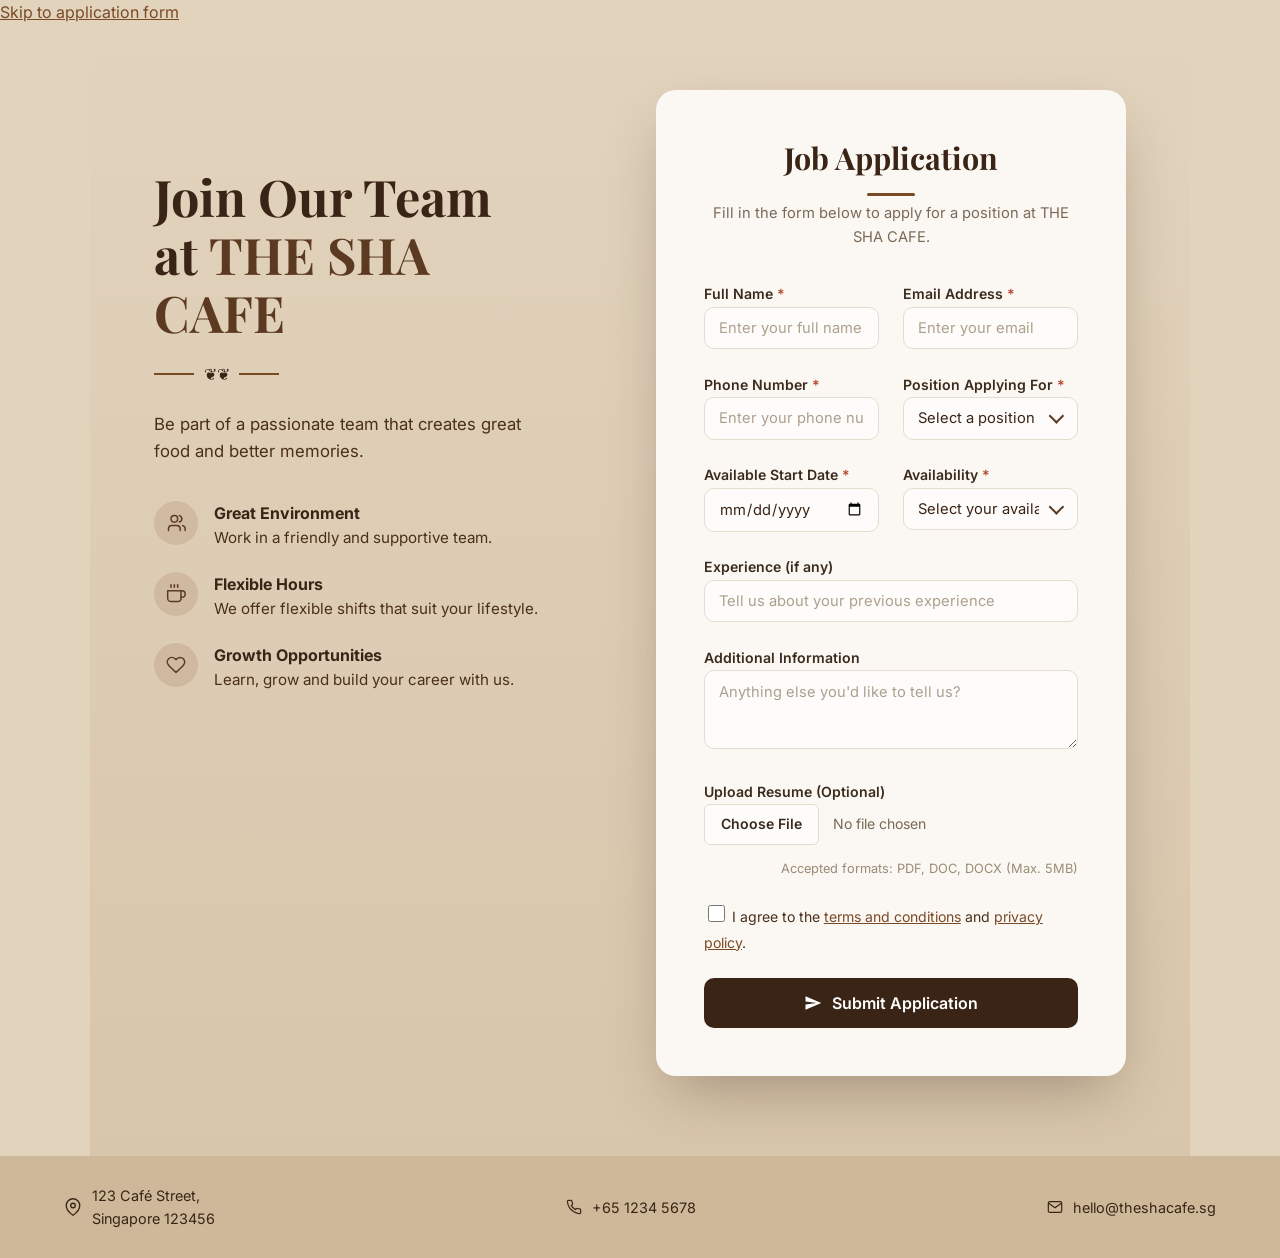
==== It project/Joinourforce.html @ 7dddf334 "Add files via upload" ====
<!DOCTYPE html>
<html lang="en">
<head>
<meta charset="UTF-8">
<meta name="viewport" content="width=device-width, initial-scale=1.0">
<title>Job Application — THE SHA CAFE</title>
<link rel="preconnect" href="https://fonts.googleapis.com">
<link rel="preconnect" href="https://fonts.gstatic.com" crossorigin>
<link href="https://fonts.googleapis.com/css2?family=Playfair+Display:wght@600;700&family=Inter:wght@400;500;600;700&display=swap" rel="stylesheet">
<link rel="stylesheet" href="style.css">
</head>
<body>

<a class="skip-link" href="#application-form">Skip to application form</a>

<header class="hero">
  <div class="hero__content">
    <h1 class="hero__title">Join Our Team<br>at <span class="hero__title-accent">THE SHA CAFE</span></h1>

    <div class="hero__divider" aria-hidden="true">
      <span class="hero__divider-line"></span>
      <span class="hero__divider-leaf">&#10086;&#10086;</span>
      <span class="hero__divider-line"></span>
    </div>

    <p class="hero__lede">Be part of a passionate team that creates great food and better memories.</p>

    <ul class="hero__benefits">
      <li class="hero__benefit">
        <span class="hero__benefit-icon" aria-hidden="true">
          <svg viewBox="0 0 24 24" width="20" height="20" fill="none" stroke="currentColor" stroke-width="1.8" stroke-linecap="round" stroke-linejoin="round"><path d="M17 21v-2a4 4 0 0 0-4-4H7a4 4 0 0 0-4 4v2"/><circle cx="10" cy="7" r="4"/><path d="M23 21v-2a4 4 0 0 0-3-3.87"/><path d="M16 3.13a4 4 0 0 1 0 7.75"/></svg>
        </span>
        <span class="hero__benefit-text">
          <strong>Great Environment</strong>
          Work in a friendly and supportive team.
        </span>
      </li>
      <li class="hero__benefit">
        <span class="hero__benefit-icon" aria-hidden="true">
          <svg viewBox="0 0 24 24" width="20" height="20" fill="none" stroke="currentColor" stroke-width="1.8" stroke-linecap="round" stroke-linejoin="round"><path d="M18 8h1a4 4 0 0 1 0 8h-1"/><path d="M2 8h16v9a4 4 0 0 1-4 4H6a4 4 0 0 1-4-4V8z"/><line x1="6" y1="1" x2="6" y2="4"/><line x1="10" y1="1" x2="10" y2="4"/><line x1="14" y1="1" x2="14" y2="4"/></svg>
        </span>
        <span class="hero__benefit-text">
          <strong>Flexible Hours</strong>
          We offer flexible shifts that suit your lifestyle.
        </span>
      </li>
      <li class="hero__benefit">
        <span class="hero__benefit-icon" aria-hidden="true">
          <svg viewBox="0 0 24 24" width="20" height="20" fill="none" stroke="currentColor" stroke-width="1.8" stroke-linecap="round" stroke-linejoin="round"><path d="M20.8 4.6a5.5 5.5 0 0 0-7.8 0L12 5.6l-1-1a5.5 5.5 0 0 0-7.8 7.8l1 1L12 21l7.8-7.6 1-1a5.5 5.5 0 0 0 0-7.8z"/></svg>
        </span>
        <span class="hero__benefit-text">
          <strong>Growth Opportunities</strong>
          Learn, grow and build your career with us.
        </span>
      </li>
    </ul>
  </div>

  

  <div class="form-panel">
    <main id="application-form" class="form-card">
      <h2 class="form-card__title">Job Application</h2>
      <p class="form-card__subtitle">Fill in the form below to apply for a position at THE SHA CAFE.</p>

      <form novalidate>
        <div class="form-grid">

          <div class="field">
            <label for="full-name">Full Name <span class="required" aria-hidden="true">*</span></label>
            <input type="text" id="full-name" name="full-name" placeholder="Enter your full name" autocomplete="name" required aria-required="true">
          </div>

          <div class="field">
            <label for="email">Email Address <span class="required" aria-hidden="true">*</span></label>
            <input type="email" id="email" name="email" placeholder="Enter your email" autocomplete="email" required aria-required="true">
          </div>

          <div class="field">
            <label for="phone">Phone Number <span class="required" aria-hidden="true">*</span></label>
            <input type="tel" id="phone" name="phone" placeholder="Enter your phone number" autocomplete="tel" required aria-required="true">
          </div>

          <div class="field">
            <label for="position">Position Applying For <span class="required" aria-hidden="true">*</span></label>
            <div class="select-wrap">
              <select id="position" name="position" required aria-required="true" defaultValue="">
                <option value="" disabled selected>Select a position</option>
                <option value="barista">Barista</option>
                <option value="cook">Cook</option>
                <option value="server">Server / Waitstaff</option>
                <option value="cashier">Cashier</option>
                <option value="manager">Shift Manager</option>
              </select>
            </div>
          </div>

          <div class="field">
            <label for="start-date">Available Start Date <span class="required" aria-hidden="true">*</span></label>
            <input type="date" id="start-date" name="start-date" placeholder="dd/mm/yyyy" required aria-required="true">
          </div>

          <div class="field">
            <label for="availability">Availability <span class="required" aria-hidden="true">*</span></label>
            <div class="select-wrap">
              <select id="availability" name="availability" required aria-required="true" defaultValue="">
                <option value="" disabled selected>Select your availability</option>
                <option value="full-time">Full-time</option>
                <option value="part-time">Part-time</option>
                <option value="weekends">Weekends only</option>
                <option value="flexible">Flexible / On-call</option>
              </select>
            </div>
          </div>

          <div class="field field--full">
            <label for="experience">Experience (if any)</label>
            <input type="text" id="experience" name="experience" placeholder="Tell us about your previous experience">
          </div>

          <div class="field field--full">
            <label for="additional-info">Additional Information</label>
            <textarea id="additional-info" name="additional-info" rows="3" placeholder="Anything else you'd like to tell us?"></textarea>
          </div>

          <div class="field field--full">
            <label for="resume">Upload Resume (Optional)</label>
            <div class="file-row">
              <label class="file-button" for="resume">
                Choose File
                <input type="file" id="resume" name="resume" accept=".pdf,.doc,.docx" class="file-input">
              </label>
              <span class="file-status" id="file-status">No file chosen</span>
              <span class="file-hint" id="resume-hint">Accepted formats: PDF, DOC, DOCX (Max. 5MB)</span>
            </div>
          </div>

          <div class="field field--full field--consent">
            <input type="checkbox" id="consent" name="consent" required aria-required="true" aria-describedby="consent-label">
            <label for="consent" id="consent-label">
              I agree to the <a href="#terms">terms and conditions</a> and <a href="#privacy">privacy policy</a>.
            </label>
          </div>

          <div class="field field--full">
            <button type="submit" class="submit-btn">
              <svg viewBox="0 0 24 24" width="18" height="18" fill="currentColor" aria-hidden="true"><path d="M2.01 21L23 12 2.01 3 2 10l15 2-15 2z"/></svg>
              Submit Application
            </button>
          </div>

        </div>
      </form>
    </main>
  </div>
</header>

<footer class="site-footer">
  <div class="footer-item">
    <span class="footer-icon" aria-hidden="true">
      <svg viewBox="0 0 24 24" width="18" height="18" fill="none" stroke="currentColor" stroke-width="1.8"><path d="M21 10c0 7-9 13-9 13s-9-6-9-13a9 9 0 0 1 18 0z"/><circle cx="12" cy="10" r="3"/></svg>
    </span>
    <span>123 Café Street,<br>Singapore 123456</span>
  </div>

  <div class="footer-item">
    <span class="footer-icon" aria-hidden="true">
      <svg viewBox="0 0 24 24" width="16" height="16" fill="none" stroke="currentColor" stroke-width="1.8"><path d="M22 16.92v3a2 2 0 0 1-2.18 2 19.79 19.79 0 0 1-8.63-3.07 19.5 19.5 0 0 1-6-6 19.79 19.79 0 0 1-3.07-8.67A2 2 0 0 1 4.11 2h3a2 2 0 0 1 2 1.72c.127.96.361 1.903.7 2.81a2 2 0 0 1-.45 2.11L8.09 9.91a16 16 0 0 0 6 6l1.27-1.27a2 2 0 0 1 2.11-.45c.907.339 1.85.573 2.81.7A2 2 0 0 1 22 16.92z"/></svg>
    </span>
    <a href="tel:+6512345678">+65 1234 5678</a>
  </div>

  <div class="footer-item">
    <span class="footer-icon" aria-hidden="true">
      <svg viewBox="0 0 24 24" width="16" height="16" fill="none" stroke="currentColor" stroke-width="1.8"><rect x="2" y="4" width="20" height="16" rx="2"/><path d="m22 6-10 7L2 6"/></svg>
    </span>
    <a href="mailto:hello@theshacafe.sg">hello@theshacafe.sg</a>
  </div>

 
</footer>

</body>
</html>
---- It project/style.css ----
:root {
    color-scheme: light;
    --cream: #f7efe8;
    --cream-dark: #efe0d2;
    --brown: #7a4f2f;
    --brown-dark: #4c2f1d;
    --wood: #b98c5f;
    --white: #fffdf9;
}

* {
    box-sizing: border-box;
}

body {
    margin: 0;
    min-height: 100vh;
    background: linear-gradient(180deg, #fcf6ee 0%, var(--cream) 100%);
    color: var(--brown-dark);
    font-family: "Segoe UI", Tahoma, Geneva, Verdana, sans-serif;
    line-height: 1.6;
}

img {
    display: block;
    width: 100%;
    height: auto;
    object-fit: cover;
}

h1,
h2,
h3 {
    font-family: Georgia, "Times New Roman", serif;
    margin: 0;
}

.pageheader {
    max-width: 1100px;
    margin: 0 auto;
    padding: 1.5rem 1rem 0.5rem;
    text-align: center;
}

.logo {
    margin: 0 auto 1rem;
    width: 120px;
}

.siteTitle {
    font-size: 2.6rem;
    color: var(--brown-dark);
    margin-bottom: 0.75rem;
}

.navlinks {
    display: flex;
    flex-wrap: wrap;
    justify-content: center;
    gap: 0.75rem;
    margin-bottom: 2rem;
}

.navlinks a {
    text-decoration: none;
    color: var(--brown-dark);
    background: rgba(255, 255, 255, 0.85);
    padding: 0.85rem 1.2rem;
    border-radius: 999px;
    font-weight: 600;
    transition: background 0.2s ease, transform 0.2s ease;
}

.navlinks a:hover {
    background: var(--cream-dark);
    transform: translateY(-1px);
}

.hero {
    max-width: 1100px;
    margin: 0 auto;
    display: grid;
    grid-template-columns: minmax(280px, 1fr) minmax(320px, 1.2fr);
    gap: 2rem;
    align-items: center;
    padding: 0 1rem 2rem;
}

.heroimage {
    border-radius: 24px;
    overflow: hidden;
    box-shadow: 0 20px 40px rgba(76, 47, 29, 0.16);
}

.herotext h2 {
    font-size: 2rem;
    margin-bottom: 1rem;
}

.herotext p {
    color: #5f4631;
    font-size: 1.03rem;
    margin: 0;
}

.section-title {
    text-align: center;
    margin: 2rem 0 1rem;
    font-size: 2rem;
}

.carousel {
    max-width: 1100px;
    margin: 0 auto 2.5rem;
    padding: 0 1rem;
}

.carousel input {
    display: none;
}

.carousel-inner {
    position: relative;
    overflow: hidden;
    border-radius: 20px;
    box-shadow: 0 20px 40px rgba(76, 47, 29, 0.16);
    background: rgba(255, 255, 255, 0.92);
}

.slides {
    display: grid;
    gap: 0.75rem;
    padding: 1rem;
}

.slide {
    display: none;
    grid-template-columns: repeat(3, minmax(0, 1fr));
    gap: 0.75rem;
}

.slide img {
    width: 100%;
    min-height: 180px;
    border-radius: 14px;
    box-shadow: 0 12px 28px rgba(76, 47, 29, 0.14);
}

/* spacing of the join our force*/
.join-section {
  max-width: 1100px;
  margin: 2.5rem auto;
  padding: 1rem;
}
/*white border for the join our forces*/
.join-container {
  display: grid;
  grid-template-columns: 1fr 1fr;
  gap: 2rem;
  align-items: center;
  background: rgba(255,255,255,0.95);
  border-radius: 20px;
  padding: 1.5rem;
  box-shadow: 0 20px 40px rgba(76, 47, 29, 0.12);
}

.join-image img {
  width: 100%;
  height: auto;
  border-radius: 18px;
  object-fit: cover;
}
/*font size and colour of the paragraph*/
.join-content h2 {
  font-size: 2.6rem;
  color: var(--brown-dark);
  margin-bottom: 0.75rem;
}

.join-content p {
  color: #5f4631;
  font-size: 1.03rem;
  line-height: 1.6;
}
/* the join our force button*/
.join-btn {
  display: inline-block;
  margin-top: 1.25rem;
  background: var(--brown);
  color: var(--white);
  padding: 0.95rem 1.8rem;
  border-radius: 999px;
  text-decoration: none;
  font-weight: 700;
}
/*hover effect for the join our force button*/
@media (max-width: 900px) {
  .join-container {
    grid-template-columns: 1fr;
    text-align: center;
  }

  .join-content h2 {
    font-size: 2rem;
  }

  .join-btn {
    display: block;
    margin: 1rem auto 0;
  }
}
/* show the right slide*/
#slide1:checked ~ .carousel-inner .slide1,
#slide2:checked ~ .carousel-inner .slide2,
#slide3:checked ~ .carousel-inner .slide3 {
    display: grid;
}

.carouselcontrols {
    display: flex;
    justify-content: center;
    gap: 0.5rem;
    padding: 1rem 0;
}

.carouselcontrols label {
    width: 14px;
    height: 14px;
    border-radius: 50%;
    background: rgba(255, 255, 255, 0.8);
    cursor: pointer;
    transition: transform 0.2s ease, background 0.2s ease;
    display: grid;
    place-items: center;
    font-size: 0.75rem;
    color: transparent;
}

.carouselcontrols label:hover {
    transform: scale(1.1);
}

#slide1:checked ~ .carouselcontrols label[for="slide1"],
#slide2:checked ~ .carouselcontrols label[for="slide2"],
#slide3:checked ~ .carouselcontrols label[for="slide3"] {
    background: var(--brown);
    color: white;
}
/* contact form formating and colour*/
.contactFooter {
    background: linear-gradient(135deg, #b58b6a 0%, #9b6d4e 100%);
    color: #fff;
    display: grid;
    grid-template-columns: 1fr 1fr;
    gap: 2rem;
    padding: 3.5rem 5%;
    margin-top: 2rem;
}

.contactTitleLine {
    width: 95px;
    height: 2px;
    background: #fff;
    margin-bottom: 1.5rem;
}
/*spacing for the svgs*/
.contactDescription {
    font-size: 1rem;
    line-height: 1.8;
    max-width: 520px;
    margin-bottom: 4rem;
    color: #f6e7dc;
}
/*space between the svgs*/
.contactInfo {
    display: grid;
    gap: 2rem;
}
/*allignment of the svgs and text*/
.contactInfoItem {
    display: flex;
    align-items: center;
    gap: 0.9rem;
}
/*size and colour of the svgs*/
.contactIcon {
    width: 24px;
    height: 24px;
    color: #fff;
    flex-shrink: 0;
}
/*styling of the text*/
.contactName {
    font-family: Georgia, serif;
    font-size: 1.1rem;
    color: #fff;
}

.contactPhone,
.contactSub {
    font-size: 0.95rem;
    color: #f6e7dc;
}

.formGroup {
    display: grid;
    gap: 0.5rem;
    margin-bottom: 1rem;
}

.formGroup label {
    color: #fff;
    font-size: 0.95rem;
    font-weight: 600;
}
/*styling of the input fields and textarea*/
.formGroup input,
.formGroup textarea {
    width: 100%;
    padding: 0.95rem 1rem;
    border-radius: 14px;
    border: none;
    background: #fff;
    color: #4c2f1d;
    font-size: 0.95rem;
    resize: vertical;
}
/*styling of the submit button*/
.submitBtn {
    background: #fff;
    color: #4c2f1d;
    border: none;
    border-radius: 999px;
    padding: 0.95rem 1.8rem;
    font-size: 1rem;
    font-weight: 600;
    cursor: pointer;
    transition: transform 0.2s ease, background 0.2s ease;
}
.submitBtn:hover {
    background: #f4e8dd;
    transform: translateY(-1px);
}
/* thank you page styling */
.thankyouSection {
    min-height: 100vh;
    display: flex;
    align-items: center;
    justify-content: center;
    padding: 2rem 1rem;
    background: linear-gradient(180deg, #fcf6ee 0%, #f4e0ce 100%);
}
/*white boardwer styling for the thank you page*/
.thankyouCard {
    max-width: 620px;
    width: 100%;
    padding: 2.5rem 2rem;
    background: rgba(255, 255, 255, 0.95);
    border-radius: 26px;
    box-shadow: 0 24px 60px rgba(76, 47, 29, 0.15);
    text-align: center;
}
/* thank you page heading styling*/
.thankyouCard h1 {
    font-size: 2.5rem;
    margin-bottom: 1rem;
    color: var(--brown-dark);
}

.thankyouCard p {
    color: #5f4631;
    font-size: 1.05rem;
    line-height: 1.8;
    margin-bottom: 1.75rem;
}
/*styling of the thank you button*/
.thankyouCard a {
    display: inline-block;
    text-decoration: none;
    background: var(--brown);
    color: var(--white);
    padding: 0.95rem 1.8rem;
    border-radius: 999px;
    box-shadow: 0 12px 24px rgba(76, 47, 29, 0.16);
    transition: transform 0.2s ease, background 0.2s ease;
}

.thankyouCard a:hover {
    background: var(--wood);
    transform: translateY(-1px);
}
@media (max-width: 900px) {
    .hero {
        grid-template-columns: 1fr;
    }

    .contactFooter {
        grid-template-columns: 1fr;
    }
}

@media (max-width: 720px) {
    .siteTitle {
        font-size: 2rem;
    }

    .navlinks {
        gap: 0.5rem;
    }

    .carousel-inner {
        border-radius: 16px;
    }

    .slide {
        grid-template-columns: 1fr;
    }

    .carouselcontrols {
        gap: 0.35rem;
    }
}
/*NAVBAR*/
.heroheader {
    margin: 0;
    padding: 0;
    width: 100%;
    display: block;
    overflow: hidden;
}

.header-photo {
    display: block;
    width: 100%;
    max-width: 100%;
    height: auto;
    object-fit: contain;
}
/* NAVBAR STYLING */
.navbar {
    background-color: #49301a;
    background-image: url("images/nav bar texture.jpeg");
    background-position: center;
    background-repeat: no-repeat;
    background-size: cover;
    overflow: hidden;
    display: flex;
    justify-content: center;
    padding: 20px 0;
}
/* spacing and removal of bullents for the navbar links*/
ul {
    display: flex;
    justify-content: center;
    list-style-type: none;
    padding: 0;
    margin-top: 0;
    margin: 0;
    gap: 50px;
}
/* colour transitions*/
ul li a {
    text-decoration: none;
    font-family: "CG Times", "Times New Roman", Times, serif;
    font-size: 20px;
    font-weight: bold;
    color: #fff;
    transition: color 0.3s ease-in-out;
    position: relative;

}
/* underline effect for the navbar links*/
ul li a::after{
    content: '';
    position: absolute;
    display: block;
    height: 0.2em;
    width: 0%;
    background-color: #c5a880;
    transition: width 0.3s ease-in-out;
}

ul li a:hover::after{
    width: 100%;
}

ul li a:hover{
    color: #c5a880;
}

ul li a.active {
    color: #c5a880;
}

ul li a.active::after {
    width: 100%;
}

/*THE SHA CAFE — Job Application Page*/

:root {
  --color-bg-warm: #e2d3bd;
  --color-bg-warm-dark: #d8c6ab;
  --color-brown-900: #3a2416;
  --color-brown-800: #4a2f1c;
  --color-brown-700: #5c3a22;
  --color-brown-600: #6b4226;
  --color-brown-accent: #7a4a26;
  --color-cream: #faf7f2;
  --color-cream-card: #fbf8f3;
  --color-input-border: #e3dccf;
  --color-input-bg: #fdfcfa;
  --color-placeholder: #ada08c;
  --color-label: #3a2b1d;
  --color-footer-bg: #cdb99a;
  --color-focus-ring: #8a5a2e;

  --font-display: "Playfair Display", Georgia, "Times New Roman", serif;
  --font-body: "Inter", -apple-system, BlinkMacSystemFont, "Segoe UI", sans-serif;

  --radius-lg: 20px;
  --radius-md: 10px;
  --radius-sm: 6px;
}
/*tells browser to smoothly animated*/
html {
  scroll-behavior: smooth;
}

body {
  margin: 0;
  font-family: var(--font-body);
  color: var(--color-brown-900);
  background: var(--color-bg-warm);
}

img, svg {
  display: block;
}

a {
  color: var(--color-brown-accent);
}

/* gives the hero section a background colour and spacing*/
.hero {
  position: relative;
  min-height: 90vh;
  display: grid;
  grid-template-columns: 1fr 1fr;
  align-items: center;
  gap: 2rem;
  padding: 4rem 5vw 5rem;
  background: linear-gradient(180deg, var(--color-bg-warm) 0%, var(--color-bg-warm-dark) 100%);
  overflow: hidden;
}
/* gives the hero image a border radius and shadow*/
.hero__illustration {
  width: 100%;
  height: 100%;
}
/* gives the hero content a proper spacing and alignment*/
.hero__content {
  position: relative;
  z-index: 1;
  max-width: 28rem;
  padding-right: 2rem;
  padding-bottom: 34vh;
}
/* gives the hero title a proper font size and colour*/
.hero__title {
  font-family: var(--font-display);
  font-weight: 700;
  font-size: clamp(2.2rem, 4vw, 3.15rem);
  line-height: 1.15;
  margin: 0 0 1.25rem;
  color: var(--color-brown-900);
}
/* colour for the sha cafe title*/
.hero__title-accent {
  color: var(--color-brown-700);
}
/* line for title and paragraph*/
.hero__divider {
  display: flex;
  align-items: center;
  gap: 0.6rem;
  margin-bottom: 1.5rem;
}
/* line for title and paragraph*/
.hero__divider-line {
  width: 2.5rem;
  height: 2px;
  background: var(--color-brown-accent);
}

.hero__lede {
  font-size: 1.05rem;
  line-height: 1.6;
  color: var(--color-brown-800);
  max-width: 24rem;
  margin: 0 0 2.25rem;
}
/* gives the hero benefits a proper spacing and removes bullets*/
.hero__benefits {
  list-style: none;
  margin: 0;
  padding: 0;
  display: flex;
  flex-direction: column;
  gap: 1.35rem;
}
/* gives the hero benefits a proper spacing and alignment*/
.hero__benefit {
  display: flex;
  align-items: flex-start;
  gap: 1rem;
}

.hero__benefit-icon {
  flex: none;
  width: 2.75rem;
  height: 2.75rem;
  border-radius: 50%;
  background: rgba(122, 74, 38, 0.14);
  color: var(--color-brown-700);
  display: flex;
  align-items: center;
  justify-content: center;
}

.hero__benefit-text {
  display: flex;
  flex-direction: column;
  gap: 0.15rem;
  font-size: 0.95rem;
  line-height: 1.5;
  color: var(--color-brown-800);
}

.hero__benefit-text strong {
  font-size: 1rem;
  color: var(--color-brown-900);
}

/*border for the form*/
.form-card {
  background: var(--color-cream-card);
  border-radius: var(--radius-lg);
  box-shadow: 0 25px 60px -15px rgba(58, 36, 22, 0.35);
  padding: 2.75rem 3rem 3rem;
  max-width: 42rem;
  margin-left: auto;
}
/* gives the form title a proper font size and colour*/
.form-card__title {
  font-family: var(--font-display);
  font-weight: 700;
  font-size: 1.9rem;
  text-align: center;
  margin: 0 0 0.4rem;
  color: var(--color-brown-900);
  position: relative;
  padding-bottom: 0.85rem;
}
/*a line under the job application*/
.form-card__title::after {
  content: "";
  position: absolute;
  bottom: 0;
  left: 50%;
  transform: translateX(-50%);
  width: 3rem;
  height: 3px;
  background: var(--color-brown-accent);
  border-radius: 2px;
}
/*gives the form the font size and colour*/
.form-card__subtitle {
  text-align: center;
  color: #7a6a57;
  font-size: 0.92rem;
  margin: 0 0 2rem;
}

.form-grid {
  display: grid;
  grid-template-columns: 1fr 1fr;
  gap: 1.4rem 1.5rem;
}

/* proper spacing of the te xtarea*/
.field--full {
  grid-column: 1 / -1;
}
/* bolds the label of the textarea*/
.field label {
  font-size: 0.88rem;
  font-weight: 600;
  color: var(--color-label);
}

.required {
  color: #b5482f;
}
/* give font size and colour to the input fields and textarea*/
input[type="text"],
input[type="email"],
input[type="tel"],
input[type="date"],
select,
textarea {
  width: 100%;
  font-family: var(--font-body);
  font-size: 0.92rem;
  color: var(--color-brown-900);
  background: var(--color-input-bg);
  border: 1px solid var(--color-input-border);
  border-radius: var(--radius-md);
  padding: 0.7rem 0.9rem;
}

input::placeholder,
textarea::placeholder {
  color: var(--color-placeholder);
}
/* gives the textarea a proper height and font size*/ 
textarea {
  resize: vertical;
  min-height: 3.2rem;
  font-family: var(--font-body);
}

/* Custom select chevron */
.select-wrap {
  position: relative;
}
/* to add aroow for selection*/
.select-wrap select {
  appearance: none;
  -webkit-appearance: none;
  padding-right: 2.4rem;
  cursor: pointer;
}

.select-wrap::after {
  content: "";
  position: absolute;
  right: 1rem;
  top: 50%;
  width: 0.55rem;
  height: 0.55rem;
  border-right: 2px solid var(--color-brown-700);
  border-bottom: 2px solid var(--color-brown-700);
  transform: translateY(-70%) rotate(45deg);
  pointer-events: none;
}

/* File upload */
.file-row {
  display: flex;
  align-items: center;
  gap: 0.9rem;
  flex-wrap: wrap;
}
/* gives the file upload button a proper spacing and colour*/
.file-button {
  position: relative;
  display: inline-flex;
  align-items: center;
  background: var(--color-input-bg);
  border: 1px solid var(--color-input-border);
  border-radius: var(--radius-sm);
  padding: 0.5rem 1rem;
  font-size: 0.85rem;
  font-weight: 600;
  color: var(--color-brown-800);
  cursor: pointer;
}
/*Visually hides the actual file input (accessible but invisible).*/
.file-input {
  position: absolute;
  width: 1px;
  height: 1px;
  padding: 0;
  margin: -1px;
  overflow: hidden;
  clip: rect(0, 0, 0, 0);
  white-space: nowrap;
  border: 0;
}

.file-status {
  font-size: 0.88rem;
  color: #7a6a57;
}

.file-hint {
  font-size: 0.8rem;
  color: #9a8b76;
  margin-left: auto;
}

/* Consent checkbox */
.field--consent {
  flex-direction: row;
  align-items: flex-start;
  gap: 0.6rem;
}
/* Adjust the checkbox size and spacing, and give it the brown*/
.field--consent input[type="checkbox"] {
  margin-top: 0.2rem;
  width: 1.05rem;
  height: 1.05rem;
  accent-color: var(--color-brown-700);
  flex: none;
}

.field--consent label {
  font-weight: 400;
  font-size: 0.88rem;
  color: var(--color-brown-800);
}

.field--consent a {
  text-decoration: underline;
}

/* Submit button */
.submit-btn {
  width: 100%;
  display: inline-flex;
  align-items: center;
  justify-content: center;
  gap: 0.6rem;
  background: var(--color-brown-900);
  color: #fff;
  font-family: var(--font-body);
  font-size: 1rem;
  font-weight: 600;
  border: none;
  border-radius: var(--radius-md);
  padding: 0.95rem 1.5rem;
  cursor: pointer;
  transition: background-color 0.15s ease, transform 0.1s ease;
}

.submit-btn:hover {
  background: var(--color-brown-800);
}

.submit-btn:active {
  transform: translateY(1px);
}

/* FOOTER */

.site-footer {
  background: var(--color-footer-bg);
  color: var(--color-brown-900);
  padding: 1.75rem 5vw;
  display: flex;
  flex-wrap: wrap;
  align-items: center;
  justify-content: space-between;
  gap: 1.5rem;
  font-size: 0.9rem;
}
/* gives a proper spacing for logo and link*/
.footer-item {
  display: flex;
  align-items: center;
  gap: 0.65rem;
}

/* make footer links black*/
.footer-item a {
  color: var(--color-brown-900);
  text-decoration: none;
}

/*RESPONSIVE*/

@media (max-width: 980px) {
  .hero {
    grid-template-columns: 1fr;
    padding: 3rem 6vw 3rem;
  }

  .hero__content {
    max-width: none;
    padding-right: 0;
  }

  .form-card {
    margin-left: 0;
    max-width: none;
    padding: 2rem 1.5rem 2.25rem;
  }
}
/* makes the form and footer responsive for mobile devices*/
@media (max-width: 640px) {
  .form-grid {
    grid-template-columns: 1fr;
  }

  .file-hint {
    margin-left: 0;
    width: 100%;
  }

  .site-footer {
    flex-direction: column;
    align-items: flex-start;
  }
}

/*Reduced motion*/

@media (prefers-reduced-motion: reduce) {
  html {
    scroll-behavior: auto;
  }

  * {
    transition: none !important;
  }
}
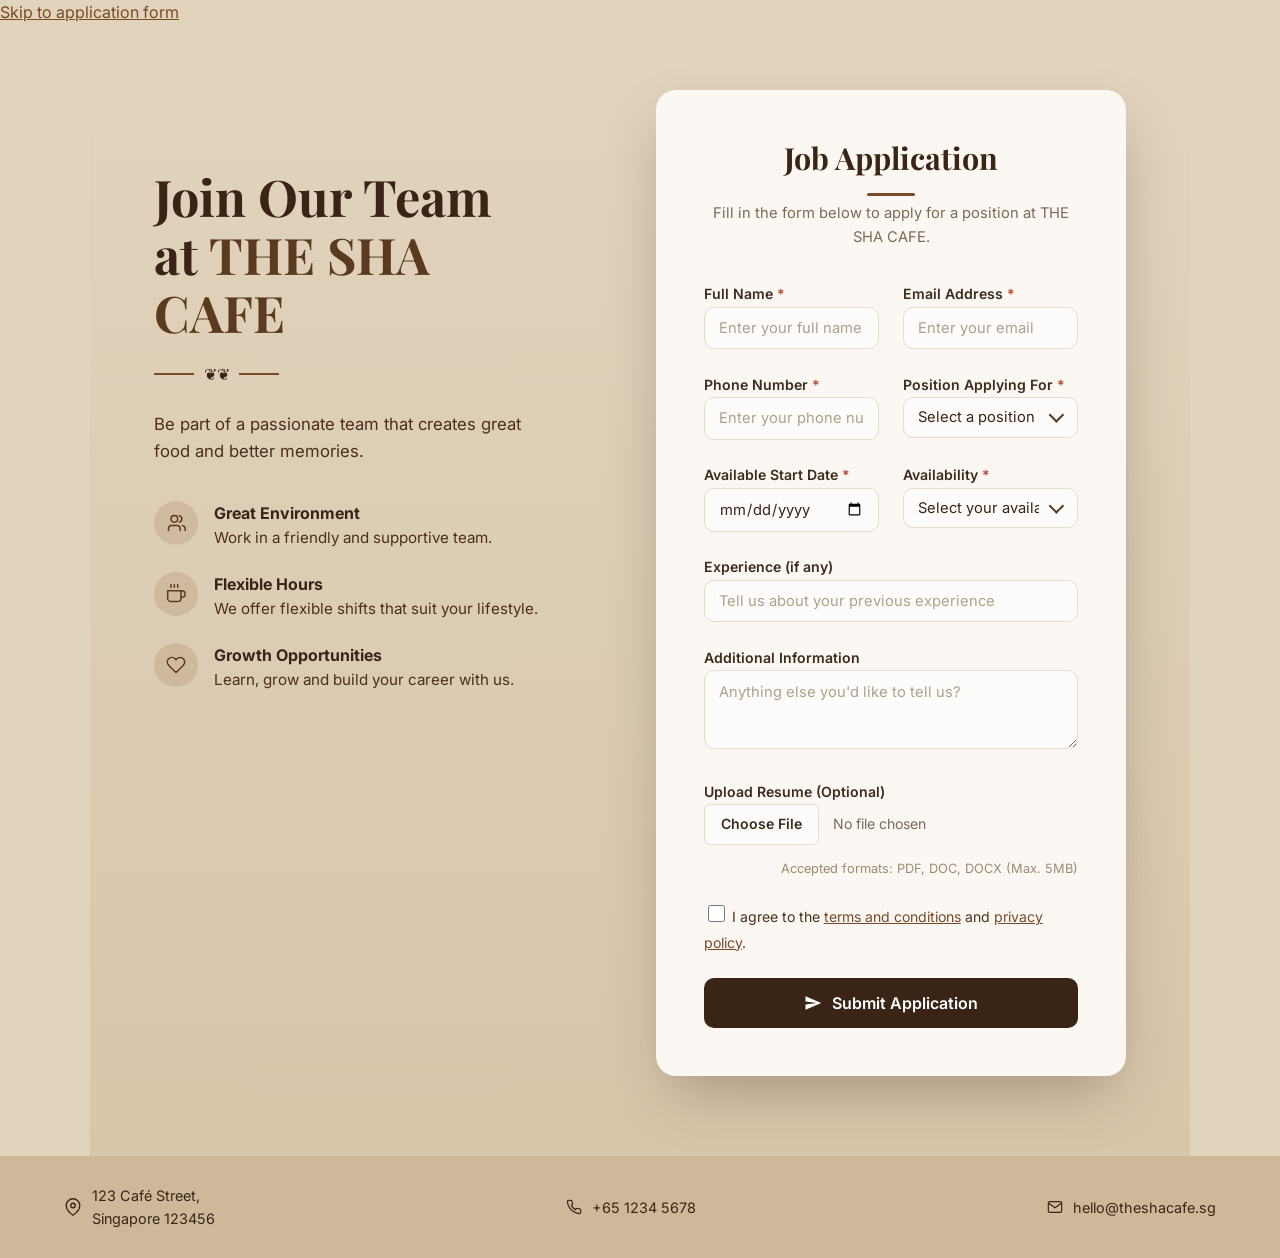
==== commit ebd6cf78: "Update job application form with new position option Updated the job application form to include a n" ====
--- a/It project/Joinourforce.html
+++ b/It project/Joinourforce.html
@@ -63,7 +63,7 @@
       <h2 class="form-card__title">Job Application</h2>
       <p class="form-card__subtitle">Fill in the form below to apply for a position at THE SHA CAFE.</p>
 
-      <form novalidate>
+      <form id="contactForm" action="thankyou.html" method="get" novalidate>
         <div class="form-grid">
 
           <div class="field">
@@ -91,6 +91,7 @@
                 <option value="server">Server / Waitstaff</option>
                 <option value="cashier">Cashier</option>
                 <option value="manager">Shift Manager</option>
+                <option value="cleaner">Cleaner</option>
               </select>
             </div>
           </div>
@@ -181,4 +182,4 @@
 </footer>
 
 </body>
-</html>+</html>
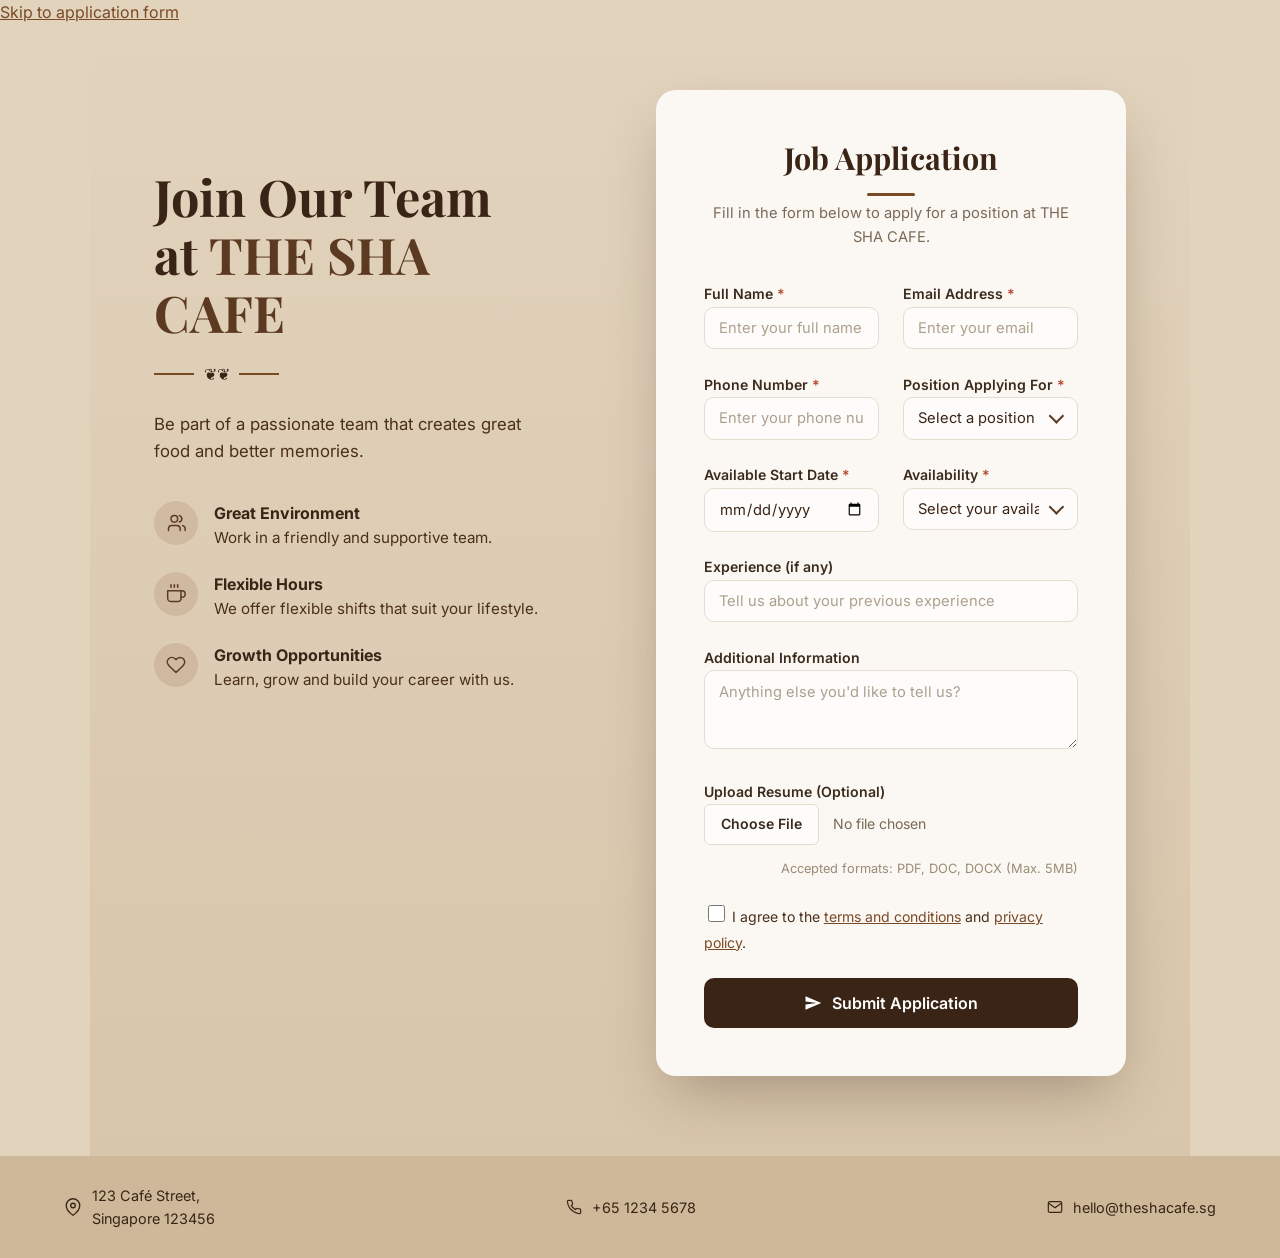
==== commit 48cee878: "Update Joinourforce.html" ====
--- a/It project/Joinourforce.html
+++ b/It project/Joinourforce.html
@@ -1,3 +1,6 @@
+<!--AUTHOR: PULAVARTHI ABHIJEET VARDHAN-->
+<!--ADMIN NO: 261509L-->
+<!-- ALL IMAGES AND SVGS WERE DONE BY AI-->
 <!DOCTYPE html>
 <html lang="en">
 <head>
@@ -63,7 +66,7 @@
       <h2 class="form-card__title">Job Application</h2>
       <p class="form-card__subtitle">Fill in the form below to apply for a position at THE SHA CAFE.</p>
 
-      <form id="contactForm" action="thankyou.html" method="get" novalidate>
+      <form id="contactForm" action="thankyou.html" method="get">
         <div class="form-grid">
 
           <div class="field">
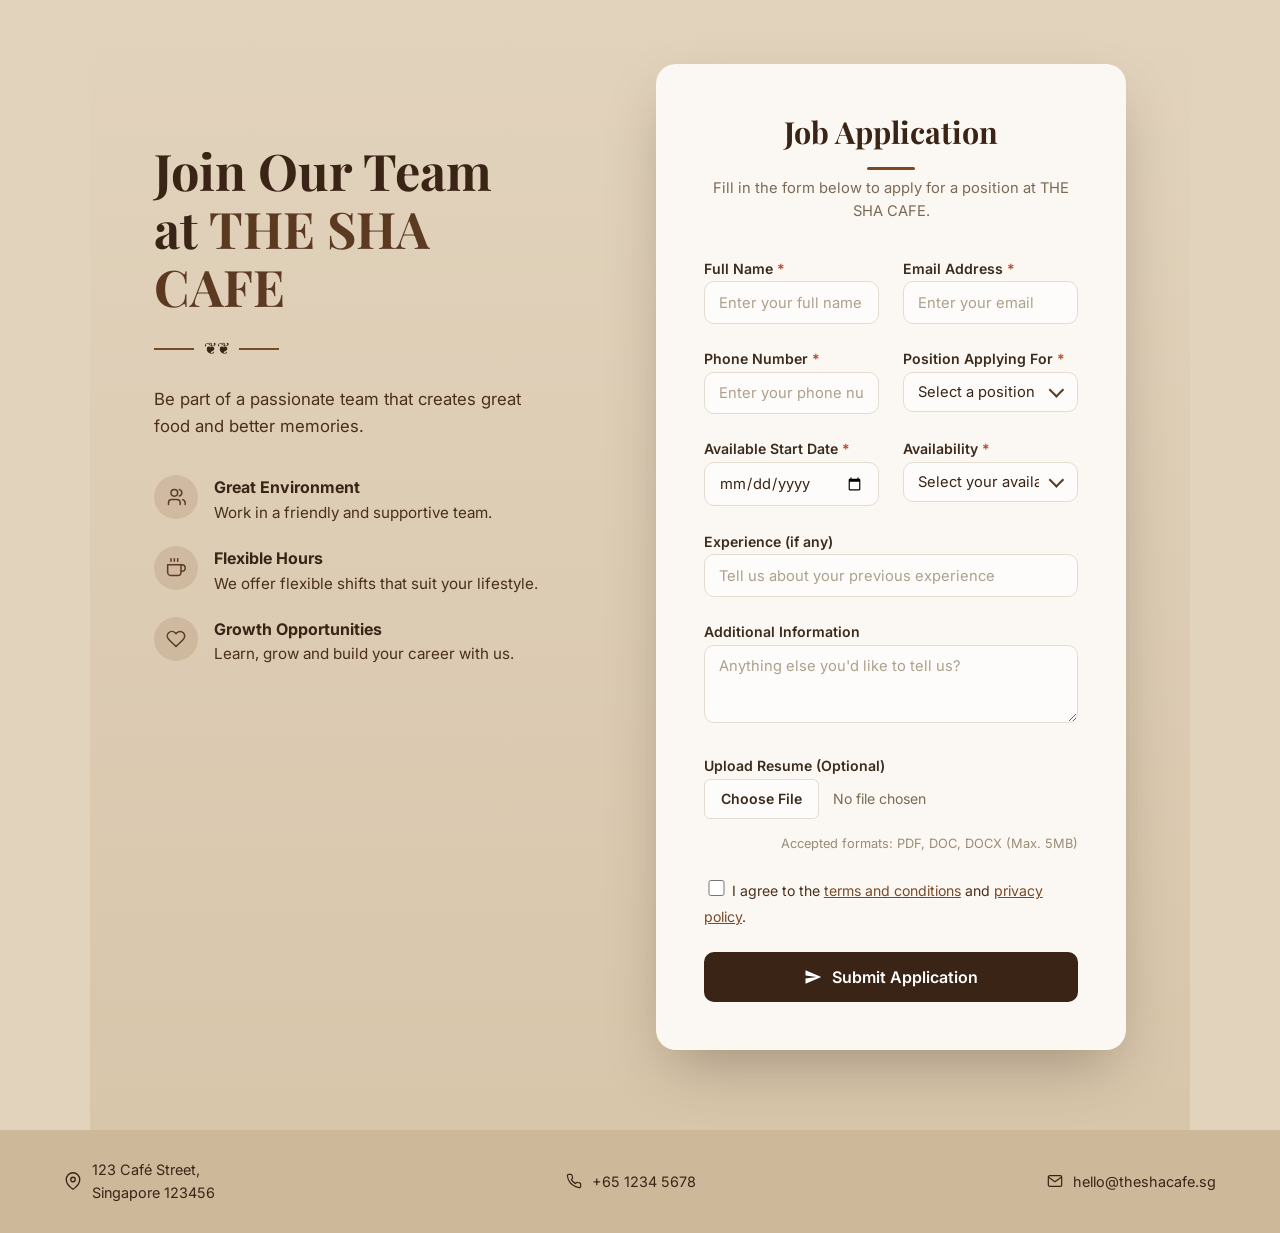
==== commit 581b2aa6: "Update Joinourforce.html" ====
--- a/It project/Joinourforce.html
+++ b/It project/Joinourforce.html
@@ -13,8 +13,6 @@
 <link rel="stylesheet" href="style.css">
 </head>
 <body>
-
-<a class="skip-link" href="#application-form">Skip to application form</a>
 
 <header class="hero">
   <div class="hero__content">
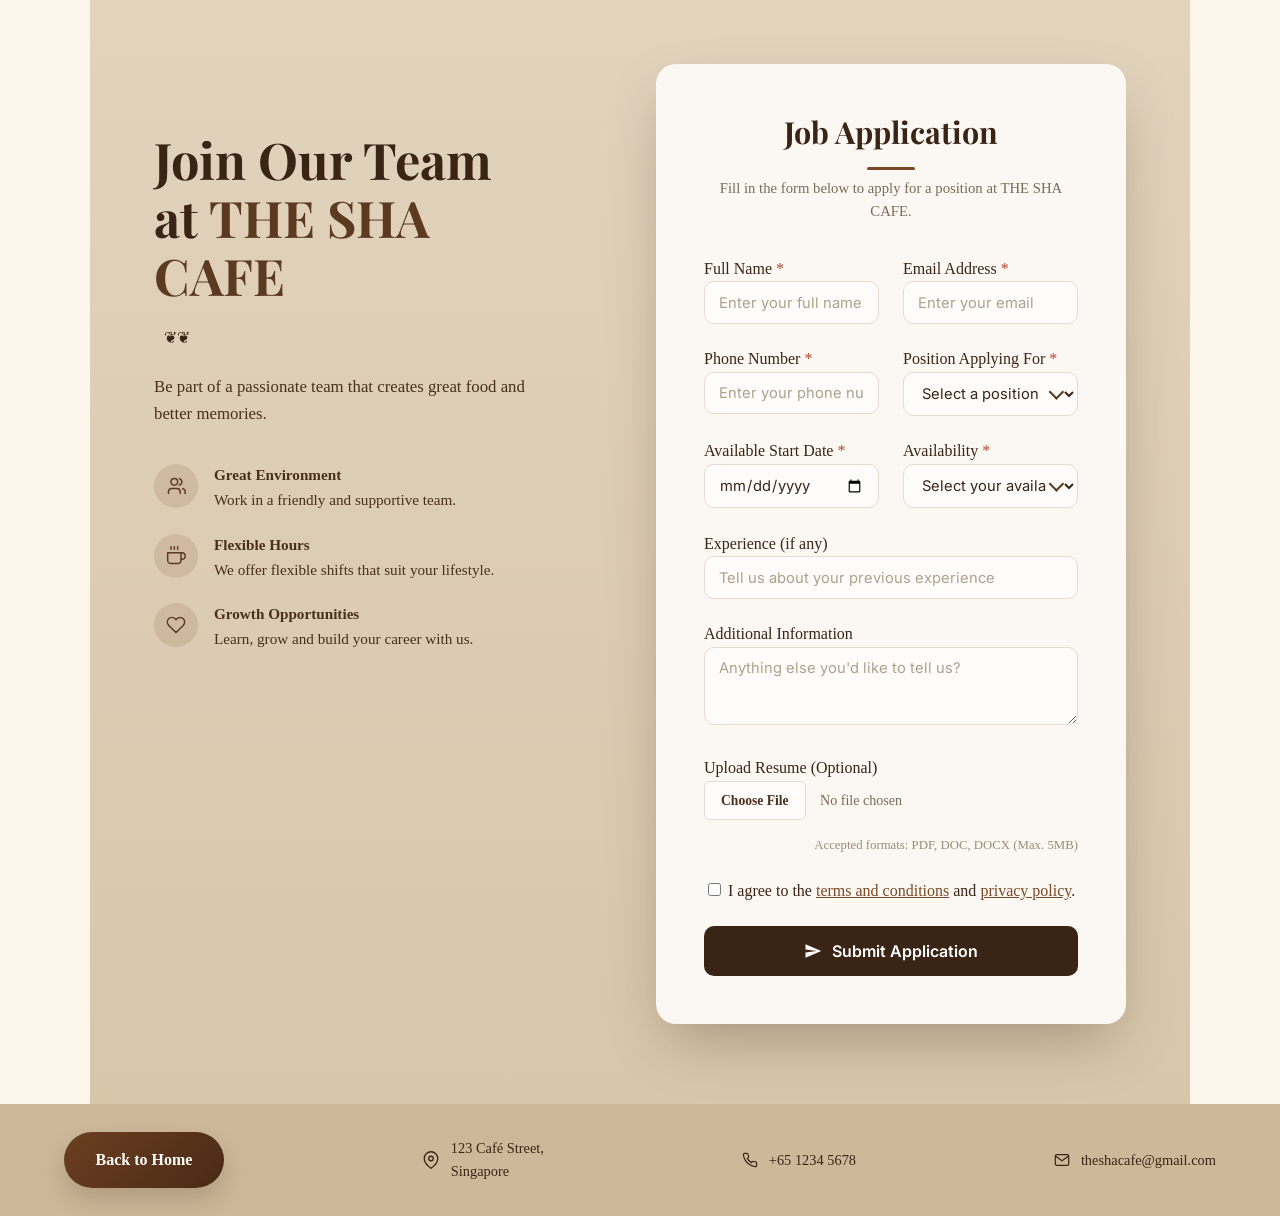
==== commit cf387ae0: "Update Joinourforce.html" ====
--- a/It project/Joinourforce.html
+++ b/It project/Joinourforce.html
@@ -13,43 +13,42 @@
 <link rel="stylesheet" href="style.css">
 </head>
 <body>
-
 <header class="hero">
-  <div class="hero__content">
-    <h1 class="hero__title">Join Our Team<br>at <span class="hero__title-accent">THE SHA CAFE</span></h1>
-
-    <div class="hero__divider" aria-hidden="true">
-      <span class="hero__divider-line"></span>
-      <span class="hero__divider-leaf">&#10086;&#10086;</span>
-      <span class="hero__divider-line"></span>
+  <div class="herocontent">
+    <h1 class="herotitle">Join Our Team<br>at <span class="herotitle-accent">THE SHA CAFE</span></h1>
+<!-- the line under CAFE-->
+    <div class="herodivider" aria-hidden="true">
+      <span class="herodivider-line"></span>
+      <span class="herodivider-leaf">&#10086;&#10086;</span>
+      <span class="herodivider-line"></span>
     </div>
 
-    <p class="hero__lede">Be part of a passionate team that creates great food and better memories.</p>
+    <p class="herostyling">Be part of a passionate team that creates great food and better memories.</p>
 
-    <ul class="hero__benefits">
-      <li class="hero__benefit">
-        <span class="hero__benefit-icon" aria-hidden="true">
+    <ul class="herobenefitstyling">
+      <li class="hernobenefit">
+        <span class="hernobenefiticon" aria-hidden="true">
           <svg viewBox="0 0 24 24" width="20" height="20" fill="none" stroke="currentColor" stroke-width="1.8" stroke-linecap="round" stroke-linejoin="round"><path d="M17 21v-2a4 4 0 0 0-4-4H7a4 4 0 0 0-4 4v2"/><circle cx="10" cy="7" r="4"/><path d="M23 21v-2a4 4 0 0 0-3-3.87"/><path d="M16 3.13a4 4 0 0 1 0 7.75"/></svg>
         </span>
-        <span class="hero__benefit-text">
+        <span class="herobenefittext">
           <strong>Great Environment</strong>
           Work in a friendly and supportive team.
         </span>
       </li>
-      <li class="hero__benefit">
-        <span class="hero__benefit-icon" aria-hidden="true">
+      <li class="hernobenefit">
+        <span class="hernobenefiticon" aria-hidden="true">
           <svg viewBox="0 0 24 24" width="20" height="20" fill="none" stroke="currentColor" stroke-width="1.8" stroke-linecap="round" stroke-linejoin="round"><path d="M18 8h1a4 4 0 0 1 0 8h-1"/><path d="M2 8h16v9a4 4 0 0 1-4 4H6a4 4 0 0 1-4-4V8z"/><line x1="6" y1="1" x2="6" y2="4"/><line x1="10" y1="1" x2="10" y2="4"/><line x1="14" y1="1" x2="14" y2="4"/></svg>
         </span>
-        <span class="hero__benefit-text">
+        <span class="herobenefittext">
           <strong>Flexible Hours</strong>
           We offer flexible shifts that suit your lifestyle.
         </span>
       </li>
-      <li class="hero__benefit">
-        <span class="hero__benefit-icon" aria-hidden="true">
+      <li class="hernobenefit">
+        <span class="hernobenefiticon" aria-hidden="true">
           <svg viewBox="0 0 24 24" width="20" height="20" fill="none" stroke="currentColor" stroke-width="1.8" stroke-linecap="round" stroke-linejoin="round"><path d="M20.8 4.6a5.5 5.5 0 0 0-7.8 0L12 5.6l-1-1a5.5 5.5 0 0 0-7.8 7.8l1 1L12 21l7.8-7.6 1-1a5.5 5.5 0 0 0 0-7.8z"/></svg>
         </span>
-        <span class="hero__benefit-text">
+        <span class="herobenefittext">
           <strong>Growth Opportunities</strong>
           Learn, grow and build your career with us.
         </span>
@@ -60,12 +59,12 @@
   
 
   <div class="form-panel">
-    <main id="application-form" class="form-card">
-      <h2 class="form-card__title">Job Application</h2>
-      <p class="form-card__subtitle">Fill in the form below to apply for a position at THE SHA CAFE.</p>
+    <main id="application-form" class="formcard">
+      <h2 class="formcardTitle">Job Application</h2>
+      <p class="formcardSubtitle">Fill in the form below to apply for a position at THE SHA CAFE.</p>
 
-      <form id="contactForm" action="thankyou.html" method="get">
-        <div class="form-grid">
+       <form id="contactForm" action="thankyou.html" method="get">
+        <div class="fromgrid">
 
           <div class="field">
             <label for="full-name">Full Name <span class="required" aria-hidden="true">*</span></label>
@@ -84,7 +83,7 @@
 
           <div class="field">
             <label for="position">Position Applying For <span class="required" aria-hidden="true">*</span></label>
-            <div class="select-wrap">
+            <div class="selectwrap">
               <select id="position" name="position" required aria-required="true" defaultValue="">
                 <option value="" disabled selected>Select a position</option>
                 <option value="barista">Barista</option>
@@ -92,7 +91,7 @@
                 <option value="server">Server / Waitstaff</option>
                 <option value="cashier">Cashier</option>
                 <option value="manager">Shift Manager</option>
-                <option value="cleaner">Cleaner</option>
+                <option value="other">Cleaner</option>
               </select>
             </div>
           </div>
@@ -104,7 +103,7 @@
 
           <div class="field">
             <label for="availability">Availability <span class="required" aria-hidden="true">*</span></label>
-            <div class="select-wrap">
+            <div class="selectwrap">
               <select id="availability" name="availability" required aria-required="true" defaultValue="">
                 <option value="" disabled selected>Select your availability</option>
                 <option value="full-time">Full-time</option>
@@ -115,36 +114,36 @@
             </div>
           </div>
 
-          <div class="field field--full">
+          <div class="field fieldfull">
             <label for="experience">Experience (if any)</label>
             <input type="text" id="experience" name="experience" placeholder="Tell us about your previous experience">
           </div>
 
-          <div class="field field--full">
+          <div class="field fieldfull">
             <label for="additional-info">Additional Information</label>
             <textarea id="additional-info" name="additional-info" rows="3" placeholder="Anything else you'd like to tell us?"></textarea>
           </div>
 
-          <div class="field field--full">
+          <div class="field fieldfull">
             <label for="resume">Upload Resume (Optional)</label>
-            <div class="file-row">
-              <label class="file-button" for="resume">
+            <div class="filerow">
+              <label class="filebutton" for="resume">
                 Choose File
-                <input type="file" id="resume" name="resume" accept=".pdf,.doc,.docx" class="file-input">
+                <input type="file" id="resume" name="resume" accept=".pdf,.doc,.docx" class="fileinput">
               </label>
-              <span class="file-status" id="file-status">No file chosen</span>
-              <span class="file-hint" id="resume-hint">Accepted formats: PDF, DOC, DOCX (Max. 5MB)</span>
+              <span class="filestatus" id="filestatus">No file chosen</span>
+              <span class="filehint" id="resume-hint">Accepted formats: PDF, DOC, DOCX (Max. 5MB)</span>
             </div>
           </div>
 
-          <div class="field field--full field--consent">
+          <div class="field fieldfull fieldconsent">
             <input type="checkbox" id="consent" name="consent" required aria-required="true" aria-describedby="consent-label">
             <label for="consent" id="consent-label">
               I agree to the <a href="#terms">terms and conditions</a> and <a href="#privacy">privacy policy</a>.
             </label>
           </div>
 
-          <div class="field field--full">
+          <div class="field fieldfull">
             <button type="submit" class="submit-btn">
               <svg viewBox="0 0 24 24" width="18" height="18" fill="currentColor" aria-hidden="true"><path d="M2.01 21L23 12 2.01 3 2 10l15 2-15 2z"/></svg>
               Submit Application
@@ -157,26 +156,28 @@
   </div>
 </header>
 
-<footer class="site-footer">
-  <div class="footer-item">
+<footer class="sitefooter">
+  <a href="index.html" class="footerhome-btn">Back to Home</a>
+  
+  <div class="footeritem">
     <span class="footer-icon" aria-hidden="true">
       <svg viewBox="0 0 24 24" width="18" height="18" fill="none" stroke="currentColor" stroke-width="1.8"><path d="M21 10c0 7-9 13-9 13s-9-6-9-13a9 9 0 0 1 18 0z"/><circle cx="12" cy="10" r="3"/></svg>
     </span>
-    <span>123 Café Street,<br>Singapore 123456</span>
+    <span>123 Café Street,<br>Singapore</span>
   </div>
 
-  <div class="footer-item">
+  <div class="footeritem">
     <span class="footer-icon" aria-hidden="true">
       <svg viewBox="0 0 24 24" width="16" height="16" fill="none" stroke="currentColor" stroke-width="1.8"><path d="M22 16.92v3a2 2 0 0 1-2.18 2 19.79 19.79 0 0 1-8.63-3.07 19.5 19.5 0 0 1-6-6 19.79 19.79 0 0 1-3.07-8.67A2 2 0 0 1 4.11 2h3a2 2 0 0 1 2 1.72c.127.96.361 1.903.7 2.81a2 2 0 0 1-.45 2.11L8.09 9.91a16 16 0 0 0 6 6l1.27-1.27a2 2 0 0 1 2.11-.45c.907.339 1.85.573 2.81.7A2 2 0 0 1 22 16.92z"/></svg>
     </span>
     <a href="tel:+6512345678">+65 1234 5678</a>
   </div>
 
-  <div class="footer-item">
+  <div class="footeritem">
     <span class="footer-icon" aria-hidden="true">
       <svg viewBox="0 0 24 24" width="16" height="16" fill="none" stroke="currentColor" stroke-width="1.8"><rect x="2" y="4" width="20" height="16" rx="2"/><path d="m22 6-10 7L2 6"/></svg>
     </span>
-    <a href="mailto:hello@theshacafe.sg">hello@theshacafe.sg</a>
+    <a href="mailto:hello@theshacafe.sg">theshacafe@gmail.com</a>
   </div>
 
  
--- a/It project/style.css
+++ b/It project/style.css
@@ -20,6 +20,81 @@
     font-family: "Segoe UI", Tahoma, Geneva, Verdana, sans-serif;
     line-height: 1.6;
 }
+/*NAVBAR*/
+.heroheader {
+    margin: 0;
+    padding: 0;
+    width: 100%;
+    display: block;
+    overflow: hidden;
+}
+
+.header-photo {
+    display: block;
+    width: 100%;
+    max-width: 100%;
+    height: auto;
+    object-fit: contain;
+}
+/* NAVBAR STYLING */
+.navbar {
+    background-color: #49301a;
+    background-image: url("images/nav bar texture.jpeg");
+    background-position: center;
+    background-repeat: no-repeat;
+    background-size: cover;
+    overflow: hidden;
+    display: flex;
+    justify-content: center;
+    padding: 20px 0;
+}
+/* spacing and removal of bullents for the navbar links*/
+ul {
+    display: flex;
+    justify-content: center;
+    list-style-type: none;
+    padding: 0;
+    margin-top: 0;
+    margin: 0;
+    gap: 50px;
+}
+/* colour transitions*/
+ul li a {
+    text-decoration: none;
+    font-family: "CG Times", "Times New Roman", Times, serif;
+    font-size: 20px;
+    font-weight: bold;
+    color: #fff;
+    transition: color 0.3s ease-in-out;
+    position: relative;
+
+}
+/* underline effect for the navbar links*/
+ul li a::after{
+    content: '';
+    position: absolute;
+    display: block;
+    height: 0.2em;
+    width: 0%;
+    background-color: #c5a880;
+    transition: width 0.3s ease-in-out;
+}
+
+ul li a:hover::after{
+    width: 100%;
+}
+
+ul li a:hover{
+    color: #c5a880;
+}
+
+ul li a.active {
+    color: #c5a880;
+}
+
+ul li a.active::after {
+    width: 100%;
+}
 
 img {
     display: block;
@@ -144,70 +219,6 @@
     min-height: 180px;
     border-radius: 14px;
     box-shadow: 0 12px 28px rgba(76, 47, 29, 0.14);
-}
-
-/* spacing of the join our force*/
-.join-section {
-  max-width: 1100px;
-  margin: 2.5rem auto;
-  padding: 1rem;
-}
-/*white border for the join our forces*/
-.join-container {
-  display: grid;
-  grid-template-columns: 1fr 1fr;
-  gap: 2rem;
-  align-items: center;
-  background: rgba(255,255,255,0.95);
-  border-radius: 20px;
-  padding: 1.5rem;
-  box-shadow: 0 20px 40px rgba(76, 47, 29, 0.12);
-}
-
-.join-image img {
-  width: 100%;
-  height: auto;
-  border-radius: 18px;
-  object-fit: cover;
-}
-/*font size and colour of the paragraph*/
-.join-content h2 {
-  font-size: 2.6rem;
-  color: var(--brown-dark);
-  margin-bottom: 0.75rem;
-}
-
-.join-content p {
-  color: #5f4631;
-  font-size: 1.03rem;
-  line-height: 1.6;
-}
-/* the join our force button*/
-.join-btn {
-  display: inline-block;
-  margin-top: 1.25rem;
-  background: var(--brown);
-  color: var(--white);
-  padding: 0.95rem 1.8rem;
-  border-radius: 999px;
-  text-decoration: none;
-  font-weight: 700;
-}
-/*hover effect for the join our force button*/
-@media (max-width: 900px) {
-  .join-container {
-    grid-template-columns: 1fr;
-    text-align: center;
-  }
-
-  .join-content h2 {
-    font-size: 2rem;
-  }
-
-  .join-btn {
-    display: block;
-    margin: 1rem auto 0;
-  }
 }
 /* show the right slide*/
 #slide1:checked ~ .carousel-inner .slide1,
@@ -341,6 +352,101 @@
     background: #f4e8dd;
     transform: translateY(-1px);
 }
+/* spacing of the join our force*/
+.join-section {
+  max-width: 1100px;
+  margin: 2.5rem auto;
+  padding: 1rem;
+}
+/*white border for the join our forces*/
+.join-container {
+  display: grid;
+  grid-template-columns: 1fr 1fr;
+  gap: 2rem;
+  align-items: center;
+  background: rgba(255,255,255,0.95);
+  border-radius: 20px;
+  padding: 1.5rem;
+  box-shadow: 0 20px 40px rgba(76, 47, 29, 0.12);
+}
+
+.join-image img {
+  width: 100%;
+  height: auto;
+  border-radius: 18px;
+  object-fit: cover;
+}
+/*font size and colour of the paragraph*/
+.join-content h2 {
+  font-size: 2.6rem;
+  color: var(--brown-dark);
+  margin-bottom: 0.75rem;
+}
+
+.join-content p {
+  color: #5f4631;
+  font-size: 1.03rem;
+  line-height: 1.6;
+}
+/* the join our force button*/
+.join-btn {
+  display: inline-block;
+  margin-top: 1.25rem;
+  background: var(--brown);
+  color: var(--white);
+  padding: 0.95rem 1.8rem;
+  border-radius: 999px;
+  text-decoration: none;
+  font-weight: 700;
+}
+@media (max-width: 900px) {
+    .hero {
+        grid-template-columns: 1fr;
+    }
+
+    .contactFooter {
+        grid-template-columns: 1fr;
+    }
+}
+
+@media (max-width: 720px) {
+    .siteTitle {
+        font-size: 2rem;
+    }
+
+    .navlinks {
+        gap: 0.5rem;
+    }
+
+    .carousel-inner {
+        border-radius: 16px;
+    }
+
+    .slide {
+        grid-template-columns: 1fr;
+    }
+
+    .carouselcontrols {
+        gap: 0.35rem;
+    }
+}
+/*hover effect for the join our force button*/
+@media (max-width: 900px) {
+  .join-container {
+    grid-template-columns: 1fr;
+    text-align: center;
+  }
+
+  .join-content h2 {
+    font-size: 2rem;
+  }
+
+  .join-btn {
+    display: block;
+    margin: 1rem auto 0;
+  }
+}
+/*-------------end  of index.html styling------------------*/
 /* thank you page styling */
 .thankyouSection {
     min-height: 100vh;
@@ -389,115 +495,8 @@
     background: var(--wood);
     transform: translateY(-1px);
 }
-@media (max-width: 900px) {
-    .hero {
-        grid-template-columns: 1fr;
-    }
-
-    .contactFooter {
-        grid-template-columns: 1fr;
-    }
-}
-
-@media (max-width: 720px) {
-    .siteTitle {
-        font-size: 2rem;
-    }
-
-    .navlinks {
-        gap: 0.5rem;
-    }
-
-    .carousel-inner {
-        border-radius: 16px;
-    }
-
-    .slide {
-        grid-template-columns: 1fr;
-    }
-
-    .carouselcontrols {
-        gap: 0.35rem;
-    }
-}
-/*NAVBAR*/
-.heroheader {
-    margin: 0;
-    padding: 0;
-    width: 100%;
-    display: block;
-    overflow: hidden;
-}
-
-.header-photo {
-    display: block;
-    width: 100%;
-    max-width: 100%;
-    height: auto;
-    object-fit: contain;
-}
-/* NAVBAR STYLING */
-.navbar {
-    background-color: #49301a;
-    background-image: url("images/nav bar texture.jpeg");
-    background-position: center;
-    background-repeat: no-repeat;
-    background-size: cover;
-    overflow: hidden;
-    display: flex;
-    justify-content: center;
-    padding: 20px 0;
-}
-/* spacing and removal of bullents for the navbar links*/
-ul {
-    display: flex;
-    justify-content: center;
-    list-style-type: none;
-    padding: 0;
-    margin-top: 0;
-    margin: 0;
-    gap: 50px;
-}
-/* colour transitions*/
-ul li a {
-    text-decoration: none;
-    font-family: "CG Times", "Times New Roman", Times, serif;
-    font-size: 20px;
-    font-weight: bold;
-    color: #fff;
-    transition: color 0.3s ease-in-out;
-    position: relative;
-
-}
-/* underline effect for the navbar links*/
-ul li a::after{
-    content: '';
-    position: absolute;
-    display: block;
-    height: 0.2em;
-    width: 0%;
-    background-color: #c5a880;
-    transition: width 0.3s ease-in-out;
-}
-
-ul li a:hover::after{
-    width: 100%;
-}
-
-ul li a:hover{
-    color: #c5a880;
-}
-
-ul li a.active {
-    color: #c5a880;
-}
-
-ul li a.active::after {
-    width: 100%;
-}
-
+/*-------------end of thank you page styling------------------*/
 /*THE SHA CAFE — Job Application Page*/
-
 :root {
   --color-bg-warm: #e2d3bd;
   --color-bg-warm-dark: #d8c6ab;
@@ -533,11 +532,11 @@
   color: var(--color-brown-900);
   background: var(--color-bg-warm);
 }
-
+/* removes the default margin and padding from all elements and sets the box-sizing to border-box*/
 img, svg {
   display: block;
 }
-
+/* removes the default underline from all links and sets the colour to brown accent*/
 a {
   color: var(--color-brown-accent);
 }
@@ -555,12 +554,12 @@
   overflow: hidden;
 }
 /* gives the hero image a border radius and shadow*/
-.hero__illustration {
+.heroillustration {
   width: 100%;
   height: 100%;
 }
 /* gives the hero content a proper spacing and alignment*/
-.hero__content {
+.herocontent {
   position: relative;
   z-index: 1;
   max-width: 28rem;
@@ -568,7 +567,7 @@
   padding-bottom: 34vh;
 }
 /* gives the hero title a proper font size and colour*/
-.hero__title {
+.herotitle {
   font-family: var(--font-display);
   font-weight: 700;
   font-size: clamp(2.2rem, 4vw, 3.15rem);
@@ -577,24 +576,24 @@
   color: var(--color-brown-900);
 }
 /* colour for the sha cafe title*/
-.hero__title-accent {
+.herotitle-accent {
   color: var(--color-brown-700);
 }
 /* line for title and paragraph*/
-.hero__divider {
+.herodivider {
   display: flex;
   align-items: center;
   gap: 0.6rem;
   margin-bottom: 1.5rem;
 }
 /* line for title and paragraph*/
-.hero__divider-line {
+.herodividerline {
   width: 2.5rem;
   height: 2px;
   background: var(--color-brown-accent);
 }
-
-.hero__lede {
+/* gives the hero paragraph a proper font size and colour*/
+.herostyling {
   font-size: 1.05rem;
   line-height: 1.6;
   color: var(--color-brown-800);
@@ -602,7 +601,7 @@
   margin: 0 0 2.25rem;
 }
 /* gives the hero benefits a proper spacing and removes bullets*/
-.hero__benefits {
+.herobenefitstyling {
   list-style: none;
   margin: 0;
   padding: 0;
@@ -611,13 +610,13 @@
   gap: 1.35rem;
 }
 /* gives the hero benefits a proper spacing and alignment*/
-.hero__benefit {
+.hernobenefit {
   display: flex;
   align-items: flex-start;
   gap: 1rem;
 }
 
-.hero__benefit-icon {
+.hernobenefiticon {
   flex: none;
   width: 2.75rem;
   height: 2.75rem;
@@ -629,7 +628,7 @@
   justify-content: center;
 }
 
-.hero__benefit-text {
+.herobenefittext {
   display: flex;
   flex-direction: column;
   gap: 0.15rem;
@@ -638,13 +637,13 @@
   color: var(--color-brown-800);
 }
 
-.hero__benefit-text strong {
+.herobenefittextStrong {
   font-size: 1rem;
   color: var(--color-brown-900);
 }
 
 /*border for the form*/
-.form-card {
+.formcard{
   background: var(--color-cream-card);
   border-radius: var(--radius-lg);
   box-shadow: 0 25px 60px -15px rgba(58, 36, 22, 0.35);
@@ -653,7 +652,7 @@
   margin-left: auto;
 }
 /* gives the form title a proper font size and colour*/
-.form-card__title {
+.formcardTitle {
   font-family: var(--font-display);
   font-weight: 700;
   font-size: 1.9rem;
@@ -664,7 +663,7 @@
   padding-bottom: 0.85rem;
 }
 /*a line under the job application*/
-.form-card__title::after {
+.formcardTitle::after {
   content: "";
   position: absolute;
   bottom: 0;
@@ -676,25 +675,25 @@
   border-radius: 2px;
 }
 /*gives the form the font size and colour*/
-.form-card__subtitle {
+.formcardSubtitle {
   text-align: center;
   color: #7a6a57;
   font-size: 0.92rem;
   margin: 0 0 2rem;
 }
-
-.form-grid {
+/* gives the form a proper spacing and alignment*/
+.fromgrid {
   display: grid;
   grid-template-columns: 1fr 1fr;
   gap: 1.4rem 1.5rem;
 }
 
-/* proper spacing of the te xtarea*/
-.field--full {
+/* proper spacing of the textarea*/
+.fieldfull {
   grid-column: 1 / -1;
 }
 /* bolds the label of the textarea*/
-.field label {
+.fieldlabel {
   font-size: 0.88rem;
   font-weight: 600;
   color: var(--color-label);
@@ -732,18 +731,18 @@
 }
 
 /* Custom select chevron */
-.select-wrap {
+.selectwrap {
   position: relative;
 }
 /* to add aroow for selection*/
-.select-wrap select {
+.selectwrapSelect {
   appearance: none;
   -webkit-appearance: none;
   padding-right: 2.4rem;
   cursor: pointer;
 }
 
-.select-wrap::after {
+.selectwrap::after {
   content: "";
   position: absolute;
   right: 1rem;
@@ -757,14 +756,14 @@
 }
 
 /* File upload */
-.file-row {
+.filerow {
   display: flex;
   align-items: center;
   gap: 0.9rem;
   flex-wrap: wrap;
 }
 /* gives the file upload button a proper spacing and colour*/
-.file-button {
+.filebutton {
   position: relative;
   display: inline-flex;
   align-items: center;
@@ -778,7 +777,7 @@
   cursor: pointer;
 }
 /*Visually hides the actual file input (accessible but invisible).*/
-.file-input {
+.fileinput {
   position: absolute;
   width: 1px;
   height: 1px;
@@ -790,25 +789,25 @@
   border: 0;
 }
 
-.file-status {
+.filestatus {
   font-size: 0.88rem;
   color: #7a6a57;
 }
 
-.file-hint {
+.filehint {
   font-size: 0.8rem;
   color: #9a8b76;
   margin-left: auto;
 }
 
 /* Consent checkbox */
-.field--consent {
+.fieldconsent {
   flex-direction: row;
   align-items: flex-start;
   gap: 0.6rem;
 }
 /* Adjust the checkbox size and spacing, and give it the brown*/
-.field--consent input[type="checkbox"] {
+.fieldconsentInput[type="checkbox"] {
   margin-top: 0.2rem;
   width: 1.05rem;
   height: 1.05rem;
@@ -816,13 +815,13 @@
   flex: none;
 }
 
-.field--consent label {
+.fieldconsentLabel {
   font-weight: 400;
   font-size: 0.88rem;
   color: var(--color-brown-800);
 }
 
-.field--consent a {
+.fieldconsent a {
   text-decoration: underline;
 }
 
@@ -855,7 +854,7 @@
 
 /* FOOTER */
 
-.site-footer {
+.sitefooter {
   background: var(--color-footer-bg);
   color: var(--color-brown-900);
   padding: 1.75rem 5vw;
@@ -867,14 +866,36 @@
   font-size: 0.9rem;
 }
 /* gives a proper spacing for logo and link*/
-.footer-item {
+.footeritem {
   display: flex;
   align-items: center;
   gap: 0.65rem;
 }
 
+.footerhome-btn {
+  display: inline-flex;
+  align-items: center;
+  justify-content: center;
+  padding: 0.95rem 1.35rem;
+  min-width: 10rem;
+  border-radius: 999px;
+  background: linear-gradient(135deg, #6b3f21 0%, #4a2a15 100%);
+  color: #fffdf9;
+  text-decoration: none;
+  font-size: 1rem;
+  font-weight: 700;
+  box-shadow: 0 12px 24px rgba(58, 36, 22, 0.2);
+  transition: transform 0.2s ease, box-shadow 0.2s ease, background 0.2s ease;
+}
+
+.footerhome-btn:hover {
+  transform: translateY(-2px);
+  box-shadow: 0 15px 30px rgba(58, 36, 22, 0.24);
+  background: linear-gradient(135deg, #7b4826 0%, #5b3219 100%);
+}
+
 /* make footer links black*/
-.footer-item a {
+.footeritem a {
   color: var(--color-brown-900);
   text-decoration: none;
 }
@@ -887,12 +908,12 @@
     padding: 3rem 6vw 3rem;
   }
 
-  .hero__content {
+  .herocontent {
     max-width: none;
     padding-right: 0;
   }
 
-  .form-card {
+  .formcard{
     margin-left: 0;
     max-width: none;
     padding: 2rem 1.5rem 2.25rem;
@@ -900,18 +921,23 @@
 }
 /* makes the form and footer responsive for mobile devices*/
 @media (max-width: 640px) {
-  .form-grid {
+  .fromgrid {
     grid-template-columns: 1fr;
   }
 
-  .file-hint {
+  .filehint {
     margin-left: 0;
     width: 100%;
   }
 
-  .site-footer {
+  .sitefooter {
     flex-direction: column;
     align-items: flex-start;
+  }
+
+  .footerhome-btn {
+    width: fit-content;
+    padding: 0.95rem 1.25rem;
   }
 }
 
@@ -925,4 +951,152 @@
   * {
     transition: none !important;
   }
-}+}
+/*------------END OF JOB APPLICATION PAGE STYLING------------------*/
+:root {
+  --cream: #fbf5eb;
+  --brown: #402714;
+  --gold: #9d7041;
+}
+
+* {
+  box-sizing: border-box;
+}
+
+body {
+  margin: 0;
+  min-height: 100vh;
+  background: var(--cream);
+  font-family: Georgia, serif;
+}
+
+/* Opening screen container */
+.logointro {
+  position: fixed;
+  inset: 0;
+  z-index: 9999;
+  display: grid;
+  place-items: center;
+  overflow: hidden;
+  background: radial-gradient(circle at center, #fffdf8 0%, #f8eee0 52%, #ead8c1 100%);
+  animation: introExit 1s ease-in-out 5.2s forwards;
+}
+
+/* Decorative warm glow circle behind logo */
+.logointro::before {
+  content: "";
+  position: absolute;
+  width: min(70vw, 700px);
+  aspect-ratio: 1;
+  border: 1px solid rgba(157, 112, 65, 0.25);
+  border-radius: 50%;
+  box-shadow:
+    0 0 0 30px rgba(157, 112, 65, 0.04),
+    0 0 0 70px rgba(157, 112, 65, 0.025),
+    0 0 80px rgba(96, 55, 22, 0.16);
+  transform: scale(0);
+  animation: circleBloom 2.2s cubic-bezier(.16, 1, .3, 1) 0.15s forwards;
+}
+
+/* Logo container */
+.logowrap {
+  position: relative;
+  width: min(76vw, 620px);
+  padding: 2rem;
+  opacity: 0;
+  transform: translateY(28px) scale(0.88);
+  animation: logoEnter 1.6s cubic-bezier(.16, 1, .3, 1) 0.65s forwards;
+}
+
+/* The Logo Image */
+.logo {
+  display: block;
+  width: 70%;
+  height: auto;
+  position: relative;
+  z-index: 2;
+  /* Top to bottom reveal effect */
+  clip-path: inset(0 0 100% 0);
+  filter: drop-shadow(0 14px 22px rgba(64, 39, 20, 0.14));
+  animation: logoReveal 1.8s cubic-bezier(.65, 0, .35, 1) 0.9s forwards;
+}
+
+/* Shimmering shine overlay */
+.shine {
+  position: absolute;
+  z-index: 3;
+  inset: 0;
+  pointer-events: none;
+  overflow: hidden;
+  border-radius: 50%;
+}
+
+.shine::after {
+  content: "";
+  position: absolute;
+  top: -25%;
+  left: -80%;
+  width: 45%;
+  height: 150%;
+  transform: rotate(20deg);
+  background: linear-gradient(
+    90deg,
+    transparent 0%,
+    rgba(255, 255, 255, 0.05) 25%,
+    rgba(255, 247, 223, 0.85) 50%,
+    rgba(255, 255, 255, 0.05) 75%,
+    transparent 100%
+  );
+  animation: shimmer 1.3s ease-in-out 2.35s forwards;
+}
+/* Welcome text styling */
+.welcometext {
+  position: absolute;
+  bottom: -1.3rem;
+  left: 50%;
+  z-index: 4;
+  width: max-content;
+  transform: translateX(-50%) translateY(10px);
+  color: var(--brown);
+  font-family: Arial, sans-serif;
+  font-size: clamp(0.62rem, 1.2vw, 0.8rem);
+  font-weight: 600;
+  letter-spacing: 0.32em;
+  text-transform: uppercase;
+  opacity: 0;
+  animation: welcomeAppear 1s ease 3.25s forwards;
+}
+/*Animation Keyframes*/
+/* used for animation sequence by specifying the starting and ending states of the animation. */  
+@keyframes circleBloom {
+  0% { opacity: 0; transform: scale(0.35) rotate(-20deg); }
+  100% { opacity: 1; transform: scale(1) rotate(0); }
+}
+
+@keyframes logoEnter {
+  0% { opacity: 0; transform: translateY(28px) scale(0.88); }
+  100% { opacity: 1; transform: translateY(0) scale(1); }
+}
+
+@keyframes logoReveal {
+  0% { clip-path: inset(0 0 100% 0); }
+  100% { clip-path: inset(0 0 0 0); }
+}
+
+@keyframes shimmer {
+  from { left: -80%; }
+  to { left: 140%; }
+}
+
+@keyframes sparkleAppear {
+  to { opacity: 1; }
+}
+
+@keyframes welcomeAppear {
+  to { opacity: 0.8; transform: translateX(-50%) translateY(0); }
+}
+
+@keyframes introExit {
+  0% { opacity: 1; visibility: visible; }
+  100% { opacity: 0; visibility: hidden; pointer-events: none; }
+}
